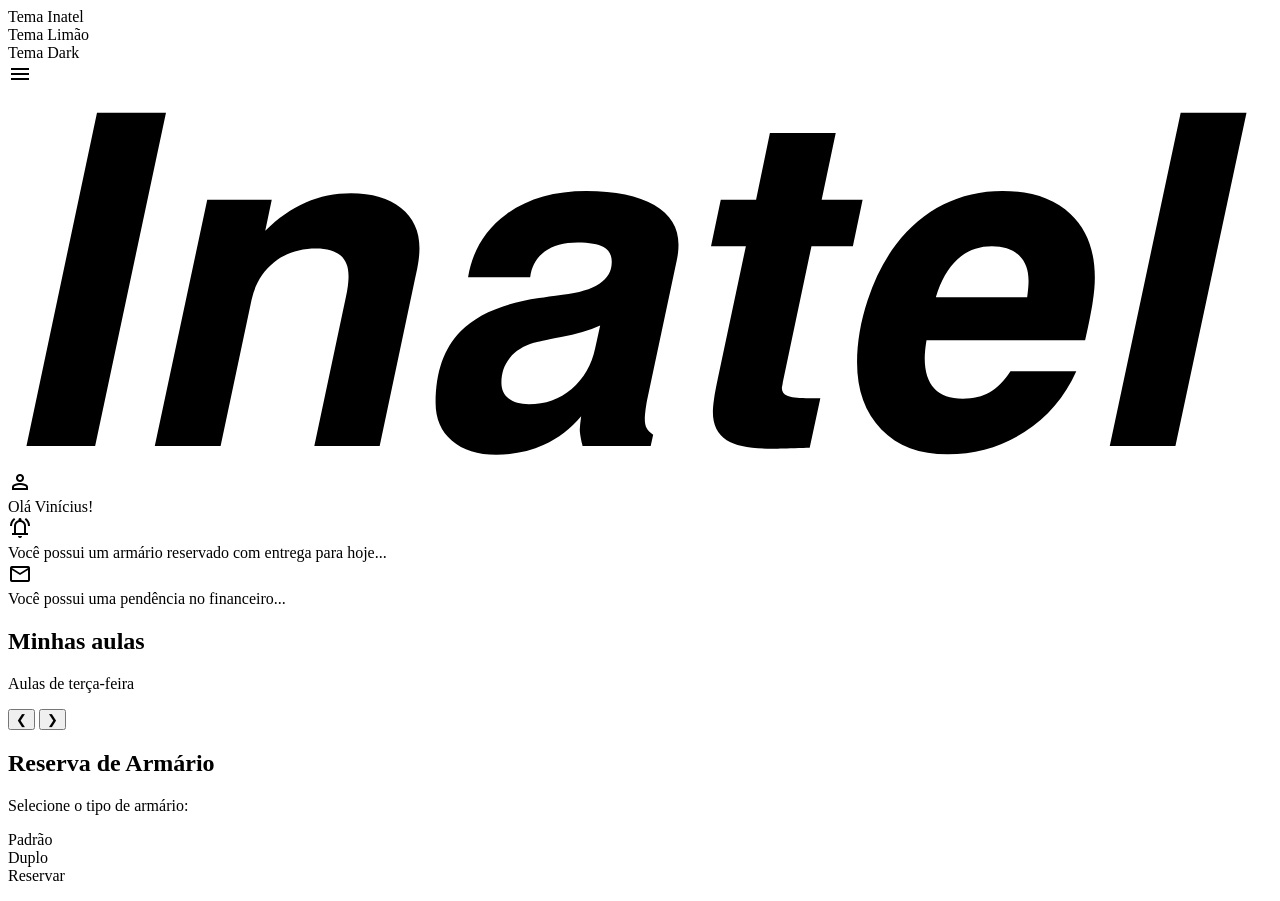
==== index.html @ a858b801 "Add initial HTML structure for Dashboard App" ====
<!DOCTYPE html>
<html lang="pt-BR">
<head>
  <meta charset="UTF-8">
  <meta name="viewport" content="width=device-width, initial-scale=1.0">
  <title>Dashboard App Inatel</title>

  <link rel="stylesheet" href="style.css">
  <link rel="preconnect" href="https://fonts.googleapis.com">
  <link rel="preconnect" href="https://fonts.gstatic.com" crossorigin>
  <link href="https://fonts.googleapis.com/css2?family=Arimo:ital,wght@0,400..700;1,400..700&display=swap" rel="stylesheet">
  <link rel="stylesheet" href="https://fonts.googleapis.com/css2?family=Material+Symbols+Outlined:opsz,wght,FILL,GRAD@20..48,100..700,0..1,-50..200">

  <script src="script.js" defer></script>
</head>
<body>
  <div id="menu_aba">
    <div class="menu_bot" onclick="closeMenu(), temaInatel()">Tema Inatel</div>
    <div class="menu_bot" onclick="closeMenu(), temaLim()">Tema Limão</div>
    <div class="menu_bot" onclick="closeMenu(), temaDark()">Tema Dark</div>
  </div> 

  <header id="head">   
    <div id="menu" onclick="openMenu()">
      <span class="material-symbols-outlined icoG">menu</span>
    </div>
    
    <div id="logo">
      <svg class="svg_logo" xmlns="http://www.w3.org/2000/svg" viewBox="100 150 390 116">
        <path class="path_logo" d="M127.455,156.988h21.287l-21.859,102.835H105.69L127.455,156.988L127.455,156.988z M225.618,208.048 l-10.941,51.775H194.51l9.726-45.911c0.286-1.168,0.477-2.312,0.62-3.456c0.143-1.144,0.214-2.145,0.214-3.027 c0-2.86-0.834-4.982-2.527-6.412c-1.668-1.407-4.147-2.122-7.461-2.122c-5.078,0-9.392,1.406-12.968,4.219 c-3.552,2.836-5.888,6.698-6.96,11.633l-9.559,45.076h-20.31l16.186-75.946h19.905l-2.002,9.559 c3.957-3.886,8.105-6.794,12.491-8.701c4.362-1.907,9.011-2.86,13.945-2.86c6.508,0,11.656,1.501,15.447,4.529 c3.79,3.027,5.697,7.151,5.697,12.372c0,1.239-0.096,2.55-0.286,3.933S226.143,205.855,225.618,208.048L225.618,208.048z  M282.709,222.636c-3.29,1.455-7.318,2.646-12.038,3.6c-4.744,0.954-7.557,1.55-8.438,1.788c-3.218,0.978-5.674,2.526-7.414,4.648 c-1.716,2.122-2.574,4.672-2.574,7.652c0,2.074,0.739,3.719,2.24,4.887c1.478,1.168,3.552,1.74,6.222,1.74 c5.078,0,9.487-1.574,13.206-4.721s6.15-7.342,7.271-12.61L282.709,222.636L282.709,222.636z M306.333,202.613l-9.154,43.145  c-0.238,1.313-0.405,2.432-0.524,3.361s-0.167,1.717-0.167,2.385c0,1.168,0.167,2.098,0.548,2.789 c0.381,0.715,1.049,1.406,2.026,2.098l-0.763,3.432h-21.025c-0.048-0.285-0.143-0.643-0.286-1.119  c-0.381-1.813-0.572-3.076-0.572-3.768c0-0.428,0.048-1,0.119-1.715c0.072-0.74,0.167-1.574,0.31-2.551 c-3.218,3.861-7.032,6.793-11.49,8.818c-4.458,2.027-9.344,3.053-14.708,3.053c-5.721,0-10.274-1.455-13.659-4.338  c-3.361-2.885-5.054-6.771-5.054-11.658c0-9.51,2.574-16.876,7.724-22.097c5.125-5.197,13.206-8.629,24.171-10.25 c1.788-0.287,4.195-0.645,7.271-1.049c10.131-1.168,15.185-4.53,15.185-10.108c0-2.098-0.834-3.623-2.527-4.577 c-1.669-0.954-4.338-1.43-8.033-1.43c-4.195,0-7.581,0.93-10.131,2.813c-2.574,1.883-4.052,4.529-4.481,7.914h-19.166 c1.359-8.2,5.292-14.684,11.824-19.451c6.507-4.768,14.731-7.151,24.672-7.151c8.987,0,15.971,1.454,20.954,4.362 s7.484,6.984,7.484,12.205c0,0.834-0.047,1.668-0.143,2.503C306.642,201.063,306.5,201.874,306.333,202.613L306.333,202.613z M335.081,163.281h20.31l-4.338,20.595h12.634l-3.004,14.303h-12.776l-8.844,42.026c0,0.238-0.048,0.547-0.144,0.93 c-0.095,0.404-0.144,0.668-0.144,0.811c0,1.119,0.549,1.93,1.67,2.406c1.119,0.502,3.051,0.74,5.792,0.74h4.409l-3.289,15.303 c-1.168,0.049-2.717,0.096-4.672,0.145c-3.528,0.094-5.84,0.143-6.913,0.143c-6.508,0-11.18-0.883-14.017-2.646  c-2.837-1.787-4.267-4.672-4.267-8.678c0-1.119,0.118-2.455,0.357-4.051c0.214-1.574,0.596-3.6,1.12-6.08l8.701-41.048h-10.752 l3.004-14.303h10.895L335.081,163.281L335.081,163.281z M432.339,227.213H383.4c-0.167,1.025-0.311,2.026-0.405,3.004  s-0.144,1.835-0.144,2.574c0,4.1,0.978,7.199,2.956,9.297s4.911,3.146,8.772,3.146c3.266,0,6.031-0.668,8.344-1.979 c2.313-1.334,4.434-3.48,6.389-6.46h20.309c-3.576,7.962-8.914,14.208-16.018,18.761c-7.105,4.553-14.994,6.842-23.695,6.842  c-8.63,0-15.424-2.551-20.43-7.676c-5.006-5.127-7.508-12.016-7.508-20.692c0-6.197,1.096-12.609,3.289-19.236 c2.17-6.627,5.077-12.325,8.725-17.092c4.172-5.435,9.059-9.559,14.588-12.348c5.531-2.789,11.633-4.195,18.283-4.195 c8.939,0,15.924,2.36,20.955,7.104c5.029,4.72,7.531,11.275,7.531,19.666c0,2.193-0.213,4.696-0.666,7.534 C434.246,218.322,433.458,222.232,432.339,227.213L432.339,227.213z M414.46,213.912c0.143-1.119,0.262-2.098,0.334-2.955  c0.07-0.858,0.096-1.55,0.096-2.05c0-3.385-0.979-6.031-2.957-7.914s-4.768-2.813-8.344-2.813c-4.146,0-7.676,1.335-10.607,4.005 s-5.172,6.579-6.697,11.728H414.46L414.46,213.912z M461.826,156.988h20.311l-21.932,102.835h-20.262L461.826,156.988 L461.826,156.988z"></path>
      </svg>
    </div>
    
    <div id="perfil"><span class="material-symbols-outlined icoG">Person</span></div>
  </header>
  
  <main>
    <div id="mensagens">
      <div id="user_name" class="font">Olá Vinícius!</div>
      
      <div class="mns_box">
        <div class="icon"><span class="material-symbols-outlined icoP">notifications_active</span></div>
        <div class="mns font">Você possui um armário reservado com entrega para hoje...</div>
      </div>
      
      <div class="mns_box">
        <div class="icon"><span class="material-symbols-outlined icoP">mail</span></div>
        <div class="mns font">Você possui uma pendência no financeiro...</div>
      </div>
    </div>
    
    <section id="secao-aulas">
      <h2 class="font">Minhas aulas</h2>
      <p class="subtitulo-aulas">Aulas de terça-feira</p>
      <aulas-component id="componente-aulas"></aulas-component>
    </section>
  
    <div class="carousel-container">
        <div class="carousel">
            </div>
        <button id="prevBtn">❮</button>
        <button id="nextBtn">❯</button>
    </div>
    
    <section class="container" id="reserva-armario">
      <h2 class="titulo_aula">Reserva de Armário</h2>
      <p>Selecione o tipo de armário:</p>

      <div class="tipo-container">
        <div class="tipo p_lable" data-value="padrao">Padrão</div>
        <div class="tipo p_lable" data-value="duplo">Duplo</div>
        <div class="tipo_res p_lable" onclick="reservarArmario()">Reservar</div>
      </div>
      <div id="armarioNumero" class="titulo_aula"></div>
      <p id="resultado"></p>
    </section>
  </main>
</body>
</html>
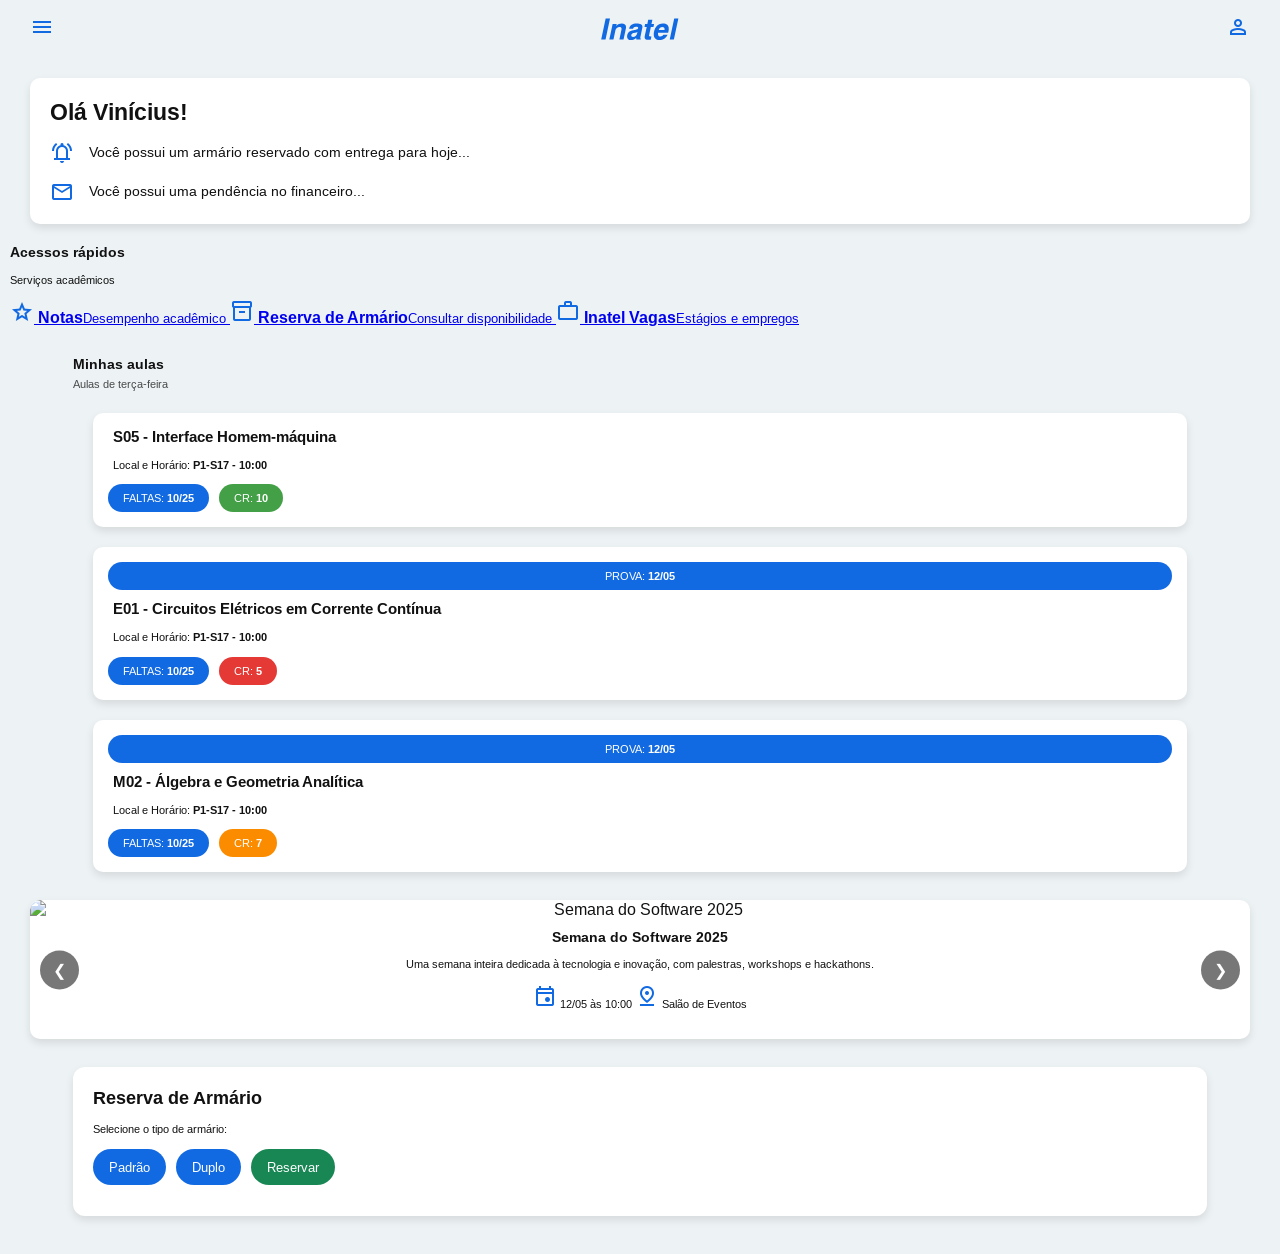
==== commit 0930225d: "Add Inatel Vagas shortcut to app home" ====
--- a/index.html
+++ b/index.html
@@ -49,6 +49,26 @@
       </div>
     </div>
     
+    <section id="atalhos" aria-labelledby="atalhos-titulo">
+      <div class="atalhos-heading">
+        <div><h2 id="atalhos-titulo" class="font">Acessos rápidos</h2><p>Serviços acadêmicos</p></div>
+      </div>
+      <div class="atalhos-grid">
+        <a class="atalho-card" href="#secao-aulas">
+          <span class="material-symbols-outlined atalho-icone">grade</span>
+          <strong>Notas</strong><small>Desempenho acadêmico</small>
+        </a>
+        <a class="atalho-card" href="#reserva-armario">
+          <span class="material-symbols-outlined atalho-icone">inventory_2</span>
+          <strong>Reserva de Armário</strong><small>Consultar disponibilidade</small>
+        </a>
+        <a class="atalho-card atalho-vagas" href="./inatel-vagas/" aria-label="Abrir Inatel Vagas, estágios e empregos">
+          <span class="material-symbols-outlined atalho-icone">work</span>
+          <strong>Inatel Vagas</strong><small>Estágios e empregos</small>
+        </a>
+      </div>
+    </section>
+
     <section id="secao-aulas">
       <h2 class="font">Minhas aulas</h2>
       <p class="subtitulo-aulas">Aulas de terça-feira</p>
--- a/style.css
+++ b/style.css
@@ -0,0 +1,65 @@
+:root {
+  --cor-click: #126ae2;
+  --cor-sombra: #0a599b;
+  --cor-text: #111111;
+  --cor-back1: #edf2f4;
+  --cor-back2: #6a937a;
+  --md-sys-color-primary: #126ae2;
+  --md-sys-color-on-primary: #ffffff;
+  --md-sys-color-primary-container: #edf2f4;
+  --md-sys-color-on-primary-container: #002020;
+  --frequencia: #126ae2;
+  --nota: #126ae2;
+  --prova: #126ae2;
+}
+
+* { box-sizing: border-box; }
+body { margin: 0; background: var(--cor-back1); color: var(--cor-text); font-family: "Arimo", sans-serif; }
+header { display: flex; justify-content: space-between; align-items: center; padding: 15px 30px; }
+#menu { cursor: pointer; }
+#logo { display: flex; align-items: center; }
+.svg_logo { width: 80px; }
+.path_logo { fill: var(--cor-click); }
+main { padding: 10px; }
+#mensagens { display: grid; gap: 15px; margin: 10px 20px 20px; padding: 20px; background: #fff; border-radius: 10px; box-shadow: 0 4px 8px #0000001a; }
+#user_name { font-size: 17pt; font-weight: bold; }
+.mns_box { display: flex; align-items: center; gap: 15px; }
+.icon { display: flex; align-items: center; justify-content: center; }
+.mns { line-height: 1.4; }
+.material-symbols-outlined { color: var(--cor-click); font-variation-settings: "FILL" 0, "wght" 400, "GRAD" 0, "opsz" 24; }
+.icoG { font-size: 30px; }
+.icoP { font-size: 18px; }
+.font { color: var(--cor-text); font-family: "Arimo", sans-serif; font-size: 14px; }
+#menu_aba { display: none; position: fixed; z-index: 10; inset: 0; width: 100%; height: 100%; overflow-x: hidden; padding-top: 25px; background: #fff; }
+.menu_bot { display: block; padding: 20px; color: var(--cor-click); font-size: 14pt; font-weight: bold; cursor: pointer; transition: background-color .2s; }
+.menu_bot:hover { background: var(--cor-back1); }
+h2 { color: var(--cor-text); }
+h3 { margin: 0 0 8px; padding: 0 5px; color: var(--cor-text); font-size: 14px; }
+p { color: var(--cor-text); font-size: 11px; line-height: 1.5; }
+.carousel-container { position: relative; overflow: hidden; margin: 20px; background: #fff; border-radius: 10px; box-shadow: 0 4px 8px #0000001a; }
+.carousel { display: flex; width: 100%; transition: transform .5s ease-in-out; }
+.card { flex: 0 0 100%; min-width: 100%; text-align: center; }
+.card img { display: block; width: 100%; max-height: 400px; object-fit: cover; border-radius: 10px 10px 0 0; }
+.info { padding: 10px 18px 16px; }
+button { position: absolute; z-index: 1; top: 50%; transform: translateY(-50%); padding: 10px 13px; border: 0; border-radius: 50%; background: #0008; color: #fff; font-size: 16px; cursor: pointer; }
+#prevBtn { left: 10px; }
+#nextBtn { right: 10px; }
+#secao-aulas { margin: 28px 5%; }
+#secao-aulas h2 { margin-bottom: 4px; }
+.subtitulo-aulas { margin: 0 0 16px; opacity: .75; }
+.container { margin: 28px 5%; padding: 20px; background: #fff; border-radius: 12px; box-shadow: 0 4px 8px #0000001a; }
+.container .titulo_aula { margin: 0 0 12px; font-size: 18px; }
+.tipo-container { display: flex; flex-wrap: wrap; align-items: center; gap: 10px; }
+.tipo, .tipo_res { padding: 10px 16px; border-radius: 999px; background: var(--cor-click); color: #fff; font-size: 13px; cursor: pointer; user-select: none; }
+.tipo.selected { background: var(--cor-sombra); outline: 3px solid color-mix(in srgb, var(--cor-click) 30%, transparent); }
+.tipo_res { background: #198754; }
+.tipo_res:hover { filter: brightness(.92); }
+#armarioNumero { display: none; margin-top: 16px; }
+#resultado { white-space: pre-line; }
+@media (max-width: 600px) {
+  header { padding: 12px 18px; }
+  #mensagens { margin: 10px 5px 18px; padding: 16px; }
+  .carousel-container { margin: 16px 5px; }
+  #secao-aulas, .container { margin: 22px 3%; }
+  .card img { max-height: 260px; }
+}
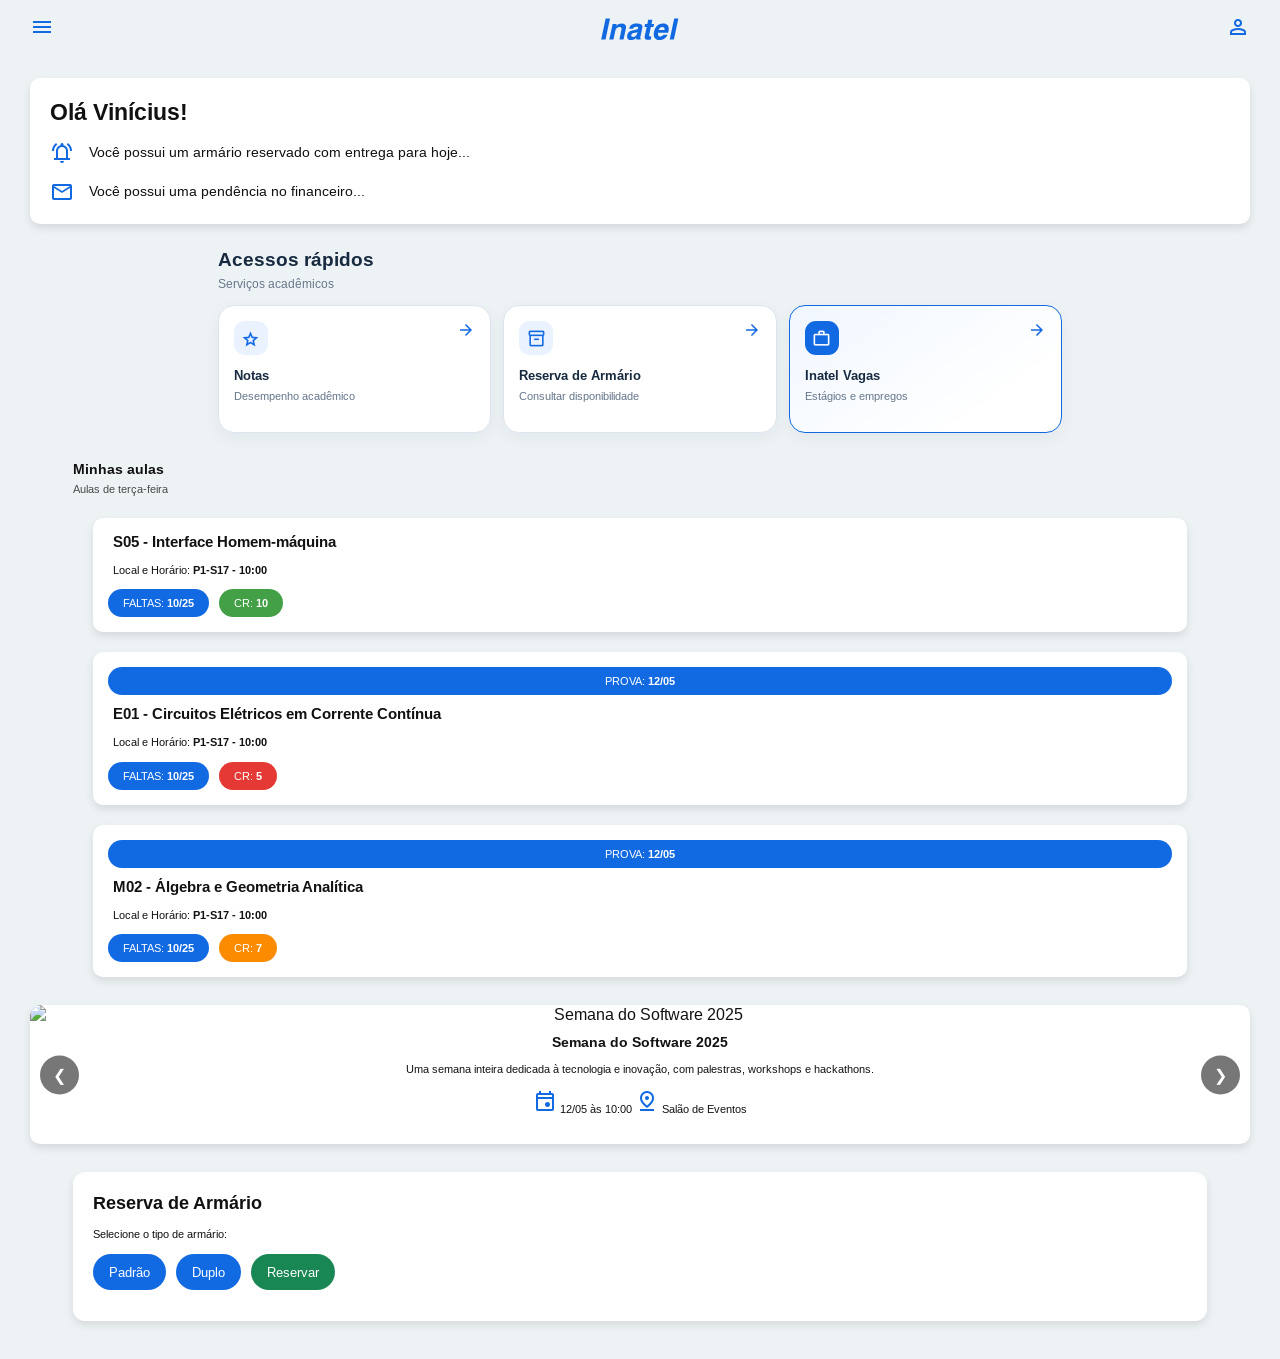
==== commit f3017054: "Polish Inatel home shortcuts and align theme color" ====
--- a/index.html
+++ b/index.html
@@ -12,6 +12,33 @@
   <link rel="stylesheet" href="https://fonts.googleapis.com/css2?family=Material+Symbols+Outlined:opsz,wght,FILL,GRAD@20..48,100..700,0..1,-50..200">
 
   <script src="script.js" defer></script>
+  <style id="home-shortcuts-theme">
+    #atalhos { max-width: 920px; margin: 24px auto; padding: 0 3%; }
+    #atalhos .atalhos-heading { display:flex; align-items:end; justify-content:space-between; margin-bottom:12px; }
+    #atalhos .atalhos-heading h2 { margin:0 0 4px; color:#172a40; font-size:19px; font-weight:700; }
+    #atalhos .atalhos-heading p { margin:0; color:#64758a; font-size:12px; }
+    #atalhos .atalhos-grid { display:grid !important; grid-template-columns:repeat(3,minmax(0,1fr)); gap:12px; }
+    #atalhos .atalho-card { position:relative; display:flex !important; flex-direction:column; align-items:flex-start; min-width:0; min-height:128px; padding:15px; border:1px solid #dce4ed; border-radius:16px; background:#fff; box-shadow:0 5px 16px #1734550d; color:#172a40 !important; text-decoration:none !important; transition:transform .18s,box-shadow .18s,border-color .18s; }
+    #atalhos .atalho-card:hover,#atalhos .atalho-card:focus-visible { transform:translateY(-2px); border-color:#126ae2; box-shadow:0 9px 22px #126ae21c; color:#172a40 !important; outline:none; }
+    #atalhos .atalho-icone { display:grid; place-items:center; width:34px; height:34px; margin-bottom:12px; border-radius:11px; background:#eaf2ff; color:#126ae2; font-size:19px; }
+    #atalhos .atalho-card strong { display:block; color:#172a40; font-size:13px; line-height:1.3; text-decoration:none; }
+    #atalhos .atalho-card small { display:block; margin-top:5px; color:#64758a; font-size:11px; line-height:1.35; text-decoration:none; }
+    #atalhos .atalho-arrow { position:absolute; top:15px; right:15px; color:#126ae2; font-size:18px; }
+    #atalhos .atalho-vagas { border-color:#126ae2; background:linear-gradient(145deg,#f1f7ff,#fff 78%); }
+    #atalhos .atalho-vagas .atalho-icone { background:#126ae2; color:#fff; }
+    @media (max-width:600px) {
+      #atalhos { margin:19px 3%; padding:0; }
+      #atalhos .atalhos-grid { grid-template-columns:repeat(2,minmax(0,1fr)); gap:9px; }
+      #atalhos .atalho-card { min-height:116px; padding:12px; }
+      #atalhos .atalho-card strong { font-size:12px; }
+      #atalhos .atalho-card small { font-size:10px; }
+      #atalhos .atalho-vagas { grid-column:1 / -1; display:grid !important; grid-template-columns:38px minmax(0,1fr) 22px; grid-template-rows:auto auto; align-items:center; gap:1px 11px; min-height:82px; }
+      #atalhos .atalho-vagas .atalho-icone { grid-column:1; grid-row:1 / 3; margin:0; }
+      #atalhos .atalho-vagas strong { grid-column:2; grid-row:1; }
+      #atalhos .atalho-vagas small { grid-column:2; grid-row:2; margin-top:2px; }
+      #atalhos .atalho-vagas .atalho-arrow { position:static; grid-column:3; grid-row:1 / 3; justify-self:center; }
+    }
+  </style>
 </head>
 <body>
   <div id="menu_aba">
@@ -56,15 +83,15 @@
       <div class="atalhos-grid">
         <a class="atalho-card" href="#secao-aulas">
           <span class="material-symbols-outlined atalho-icone">grade</span>
-          <strong>Notas</strong><small>Desempenho acadêmico</small>
+          <strong>Notas</strong><small>Desempenho acadêmico</small><span class="material-symbols-outlined atalho-arrow">arrow_forward</span>
         </a>
         <a class="atalho-card" href="#reserva-armario">
           <span class="material-symbols-outlined atalho-icone">inventory_2</span>
-          <strong>Reserva de Armário</strong><small>Consultar disponibilidade</small>
+          <strong>Reserva de Armário</strong><small>Consultar disponibilidade</small><span class="material-symbols-outlined atalho-arrow">arrow_forward</span>
         </a>
         <a class="atalho-card atalho-vagas" href="./inatel-vagas/" aria-label="Abrir Inatel Vagas, estágios e empregos">
           <span class="material-symbols-outlined atalho-icone">work</span>
-          <strong>Inatel Vagas</strong><small>Estágios e empregos</small>
+          <strong>Inatel Vagas</strong><small>Estágios e empregos</small><span class="material-symbols-outlined atalho-arrow">arrow_forward</span>
         </a>
       </div>
     </section>
--- a/style.css
+++ b/style.css
@@ -63,3 +63,18 @@
   #secao-aulas, .container { margin: 22px 3%; }
   .card img { max-height: 260px; }
 }
+
+/* Atalhos da tela inicial: Notas, armário e Inatel Vagas */
+#atalhos { margin: 24px 5%; }
+.atalhos-heading { display:flex; align-items:center; justify-content:space-between; margin-bottom:12px; }
+.atalhos-heading h2 { margin:0 0 3px; font-size:18px; }
+.atalhos-heading p { margin:0; color:#66758a; font-size:11px; }
+.atalhos-grid { display:grid; grid-template-columns:repeat(3,minmax(0,1fr)); gap:10px; }
+.atalho-card { min-height:108px; display:flex; flex-direction:column; align-items:flex-start; padding:12px 10px; border:1px solid #dce4ed; border-radius:12px; background:#fff; color:#182638; text-decoration:none; box-shadow:0 3px 8px #0000000d; transition:transform .15s,border-color .15s,background .15s; }
+.atalho-card:hover,.atalho-card:focus-visible { border-color:#126ae2; background:#f5f9ff; transform:translateY(-2px); outline:none; }
+.atalho-icone { width:30px; height:30px; display:grid; place-items:center; margin-bottom:9px; border-radius:9px; background:#edf4ff; color:#126ae2; font-size:18px; }
+.atalho-card strong { font-size:11px; line-height:1.25; }
+.atalho-card small { margin-top:4px; color:#66758a; font-size:9px; line-height:1.3; }
+.atalho-vagas { border-color:#bcd2ef; background:#f3f8ff; }
+.atalho-vagas .atalho-icone { background:#126ae2; color:white; }
+@media (max-width:600px) { #atalhos { margin:20px 3%; } .atalhos-grid { gap:7px; } .atalho-card { padding:10px 8px; min-height:102px; } .atalho-card strong { font-size:10px; } .atalho-card small { font-size:8px; } }
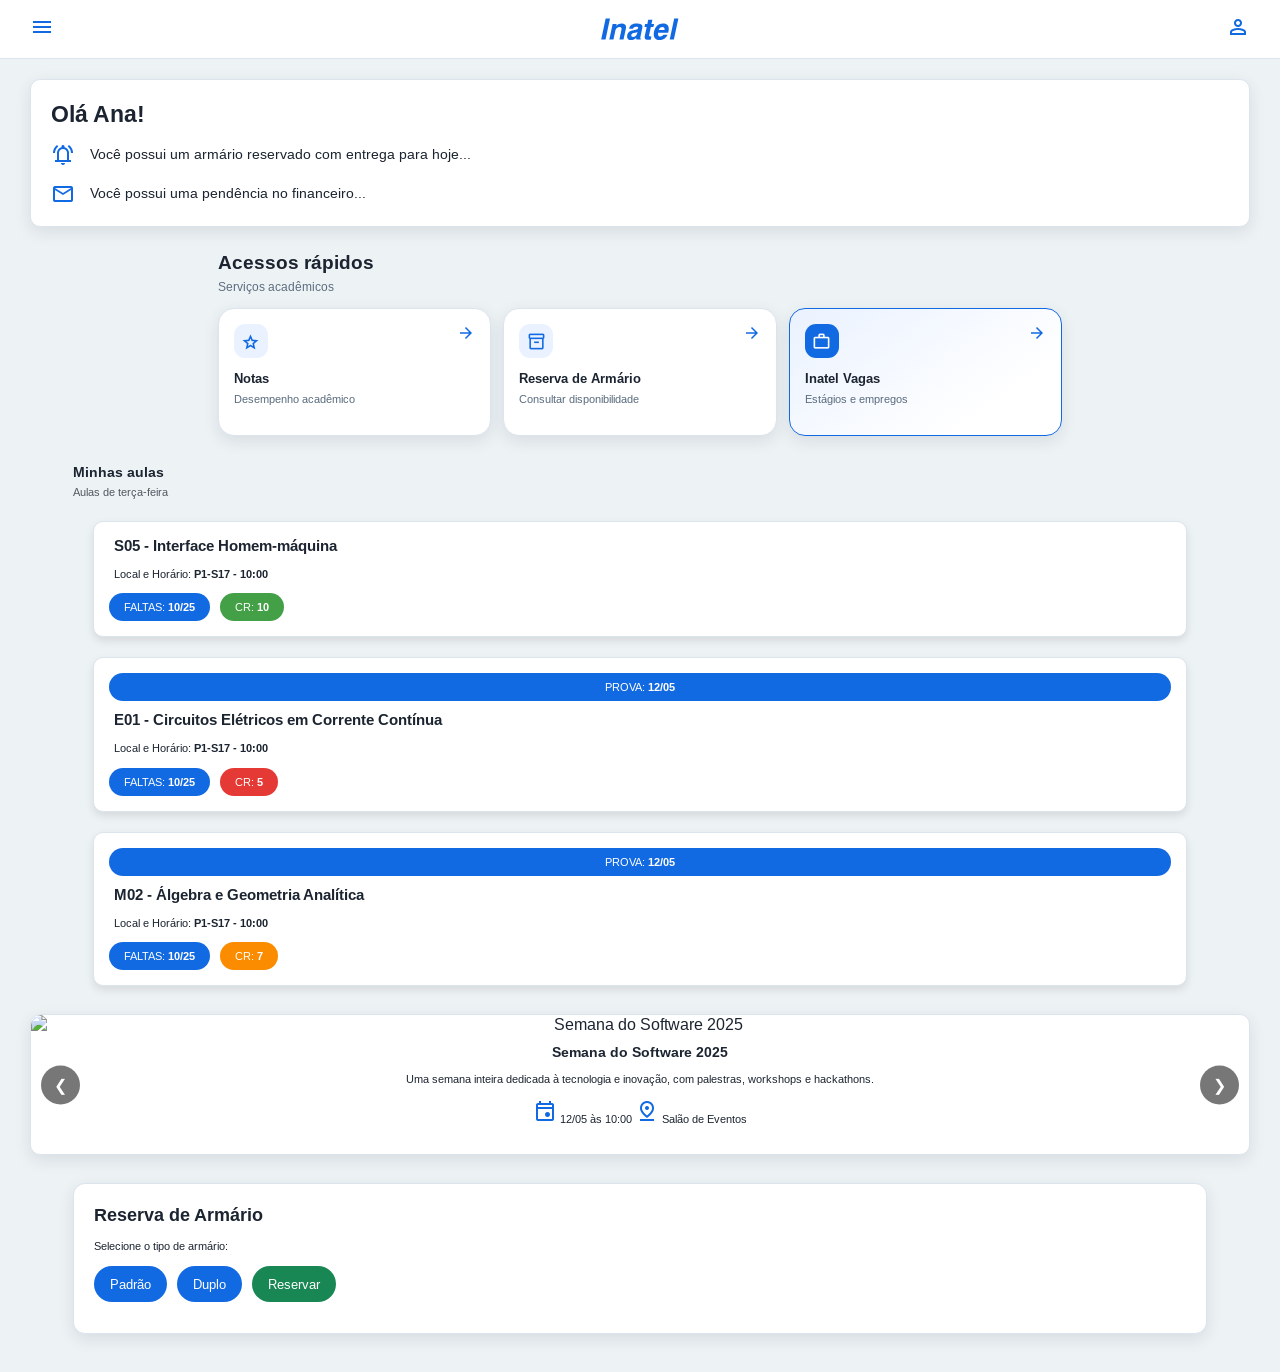
==== commit b3be0b08: "Change demo student name to Ana and mark active theme" ====
--- a/index.html
+++ b/index.html
@@ -4,6 +4,7 @@
   <meta charset="UTF-8">
   <meta name="viewport" content="width=device-width, initial-scale=1.0">
   <title>Dashboard App Inatel</title>
+  <meta name="theme-color" content="#126ae2">
 
   <link rel="stylesheet" href="style.css">
   <link rel="preconnect" href="https://fonts.googleapis.com">
@@ -15,17 +16,17 @@
   <style id="home-shortcuts-theme">
     #atalhos { max-width: 920px; margin: 24px auto; padding: 0 3%; }
     #atalhos .atalhos-heading { display:flex; align-items:end; justify-content:space-between; margin-bottom:12px; }
-    #atalhos .atalhos-heading h2 { margin:0 0 4px; color:#172a40; font-size:19px; font-weight:700; }
-    #atalhos .atalhos-heading p { margin:0; color:#64758a; font-size:12px; }
+    #atalhos .atalhos-heading h2 { margin:0 0 4px; color:var(--cor-text); font-size:19px; font-weight:700; }
+    #atalhos .atalhos-heading p { margin:0; color:var(--cor-text-secondary); font-size:12px; }
     #atalhos .atalhos-grid { display:grid !important; grid-template-columns:repeat(3,minmax(0,1fr)); gap:12px; }
-    #atalhos .atalho-card { position:relative; display:flex !important; flex-direction:column; align-items:flex-start; min-width:0; min-height:128px; padding:15px; border:1px solid #dce4ed; border-radius:16px; background:#fff; box-shadow:0 5px 16px #1734550d; color:#172a40 !important; text-decoration:none !important; transition:transform .18s,box-shadow .18s,border-color .18s; }
-    #atalhos .atalho-card:hover,#atalhos .atalho-card:focus-visible { transform:translateY(-2px); border-color:#126ae2; box-shadow:0 9px 22px #126ae21c; color:#172a40 !important; outline:none; }
-    #atalhos .atalho-icone { display:grid; place-items:center; width:34px; height:34px; margin-bottom:12px; border-radius:11px; background:#eaf2ff; color:#126ae2; font-size:19px; }
-    #atalhos .atalho-card strong { display:block; color:#172a40; font-size:13px; line-height:1.3; text-decoration:none; }
-    #atalhos .atalho-card small { display:block; margin-top:5px; color:#64758a; font-size:11px; line-height:1.35; text-decoration:none; }
-    #atalhos .atalho-arrow { position:absolute; top:15px; right:15px; color:#126ae2; font-size:18px; }
-    #atalhos .atalho-vagas { border-color:#126ae2; background:linear-gradient(145deg,#f1f7ff,#fff 78%); }
-    #atalhos .atalho-vagas .atalho-icone { background:#126ae2; color:#fff; }
+    #atalhos .atalho-card { position:relative; display:flex !important; flex-direction:column; align-items:flex-start; min-width:0; min-height:128px; padding:15px; border:1px solid var(--cor-border); border-radius:16px; background:var(--cor-surface); box-shadow:0 5px 16px var(--cor-shadow); color:var(--cor-text) !important; text-decoration:none !important; transition:transform .18s,box-shadow .18s,border-color .18s; }
+    #atalhos .atalho-card:hover,#atalhos .atalho-card:focus-visible { transform:translateY(-2px); border-color:var(--cor-click); box-shadow:0 9px 22px var(--cor-click)1c; color:var(--cor-text) !important; outline:none; }
+    #atalhos .atalho-icone { display:grid; place-items:center; width:34px; height:34px; margin-bottom:12px; border-radius:11px; background:var(--cor-icon-bg); color:var(--cor-click); font-size:19px; }
+    #atalhos .atalho-card strong { display:block; color:var(--cor-text); font-size:13px; line-height:1.3; text-decoration:none; }
+    #atalhos .atalho-card small { display:block; margin-top:5px; color:var(--cor-text-secondary); font-size:11px; line-height:1.35; text-decoration:none; }
+    #atalhos .atalho-arrow { position:absolute; top:15px; right:15px; color:var(--cor-click); font-size:18px; }
+    #atalhos .atalho-vagas { border-color:var(--cor-click); background:linear-gradient(145deg,var(--cor-icon-bg),var(--cor-surface) 78%); }
+    #atalhos .atalho-vagas .atalho-icone { background:var(--cor-click); color:var(--cor-surface); }
     @media (max-width:600px) {
       #atalhos { margin:19px 3%; padding:0; }
       #atalhos .atalhos-grid { grid-template-columns:repeat(2,minmax(0,1fr)); gap:9px; }
@@ -42,9 +43,9 @@
 </head>
 <body>
   <div id="menu_aba">
-    <div class="menu_bot" onclick="closeMenu(), temaInatel()">Tema Inatel</div>
-    <div class="menu_bot" onclick="closeMenu(), temaLim()">Tema Limão</div>
-    <div class="menu_bot" onclick="closeMenu(), temaDark()">Tema Dark</div>
+    <div class="menu_bot" data-theme-option="inatel" onclick="closeMenu(), temaInatel()">Tema Inatel</div>
+    <div class="menu_bot" data-theme-option="limao" onclick="closeMenu(), temaLim()">Tema Limão</div>
+    <div class="menu_bot" data-theme-option="dark" onclick="closeMenu(), temaDark()">Tema Dark</div>
   </div> 
 
   <header id="head">   
@@ -63,7 +64,7 @@
   
   <main>
     <div id="mensagens">
-      <div id="user_name" class="font">Olá Vinícius!</div>
+      <div id="user_name" class="font">Olá Ana!</div>
       
       <div class="mns_box">
         <div class="icon"><span class="material-symbols-outlined icoP">notifications_active</span></div>
--- a/style.css
+++ b/style.css
@@ -78,3 +78,19 @@
 .atalho-vagas { border-color:#bcd2ef; background:#f3f8ff; }
 .atalho-vagas .atalho-icone { background:#126ae2; color:white; }
 @media (max-width:600px) { #atalhos { margin:20px 3%; } .atalhos-grid { gap:7px; } .atalho-card { padding:10px 8px; min-height:102px; } .atalho-card strong { font-size:10px; } .atalho-card small { font-size:8px; } }
+
+
+/* Temas acessíveis: superfícies, texto e componentes acompanham o tema selecionado. */
+:root { --cor-surface:#ffffff; --cor-surface-alt:#f7f9fc; --cor-border:#dce4ed; --cor-text-secondary:#596a7d; --cor-shadow:#152b451a; --cor-icon-bg:#eaf2ff; --cor-on-primary:#ffffff; }
+:root[data-tema="limao"] { --cor-click:#526814; --cor-sombra:#3d500f; --cor-text:#263018; --cor-text-secondary:#5b6646; --cor-back1:#f4f7e8; --cor-back2:#e9efcf; --cor-surface:#ffffff; --cor-surface-alt:#f8faef; --cor-border:#d9e2bd; --cor-shadow:#3a48120f; --cor-icon-bg:#edf2d8; --cor-on-primary:#ffffff; --md-sys-color-primary:#526814; --md-sys-color-on-primary:#ffffff; --md-sys-color-primary-container:#e9efcf; --md-sys-color-on-primary-container:#263018; --frequencia:#526814; --nota:#526814; --prova:#526814; }
+:root[data-tema="dark"] { --cor-click:#8ab8ff; --cor-sombra:#b5d1f8; --cor-text:#f2f5fa; --cor-text-secondary:#b7c2d0; --cor-back1:#111827; --cor-back2:#202d3e; --cor-surface:#1b2635; --cor-surface-alt:#222f40; --cor-border:#364458; --cor-shadow:#00000050; --cor-icon-bg:#293c56; --cor-on-primary:#142236; --md-sys-color-primary:#8ab8ff; --md-sys-color-on-primary:#142236; --md-sys-color-primary-container:#293c56; --md-sys-color-on-primary-container:#f2f5fa; --frequencia:#8ab8ff; --nota:#8ab8ff; --prova:#8ab8ff; }
+header { background:var(--cor-surface); border-bottom:1px solid var(--cor-border); }
+#mensagens,.carousel-container,.container { background:var(--cor-surface); border:1px solid var(--cor-border); box-shadow:0 5px 16px var(--cor-shadow); }
+#menu_aba { background:var(--cor-surface); }
+.menu_bot { margin:10px 18px; border:1px solid var(--cor-border); border-radius:13px; background:var(--cor-surface-alt); color:var(--cor-text); }
+.menu_bot:hover,.menu_bot.active-theme { background:var(--cor-icon-bg); border-color:var(--cor-click); color:var(--cor-text); }
+.atalho-card { border-color:var(--cor-border); background:var(--cor-surface); box-shadow:0 5px 16px var(--cor-shadow); color:var(--cor-text); }
+.atalho-card strong { color:var(--cor-text); }
+.atalho-card small { color:var(--cor-text-secondary); }
+.atalho-vagas { border-color:var(--cor-click); background:linear-gradient(145deg,var(--cor-icon-bg),var(--cor-surface) 78%); }
+.atalho-vagas .atalho-icone { background:var(--cor-click); color:var(--cor-on-primary); }
